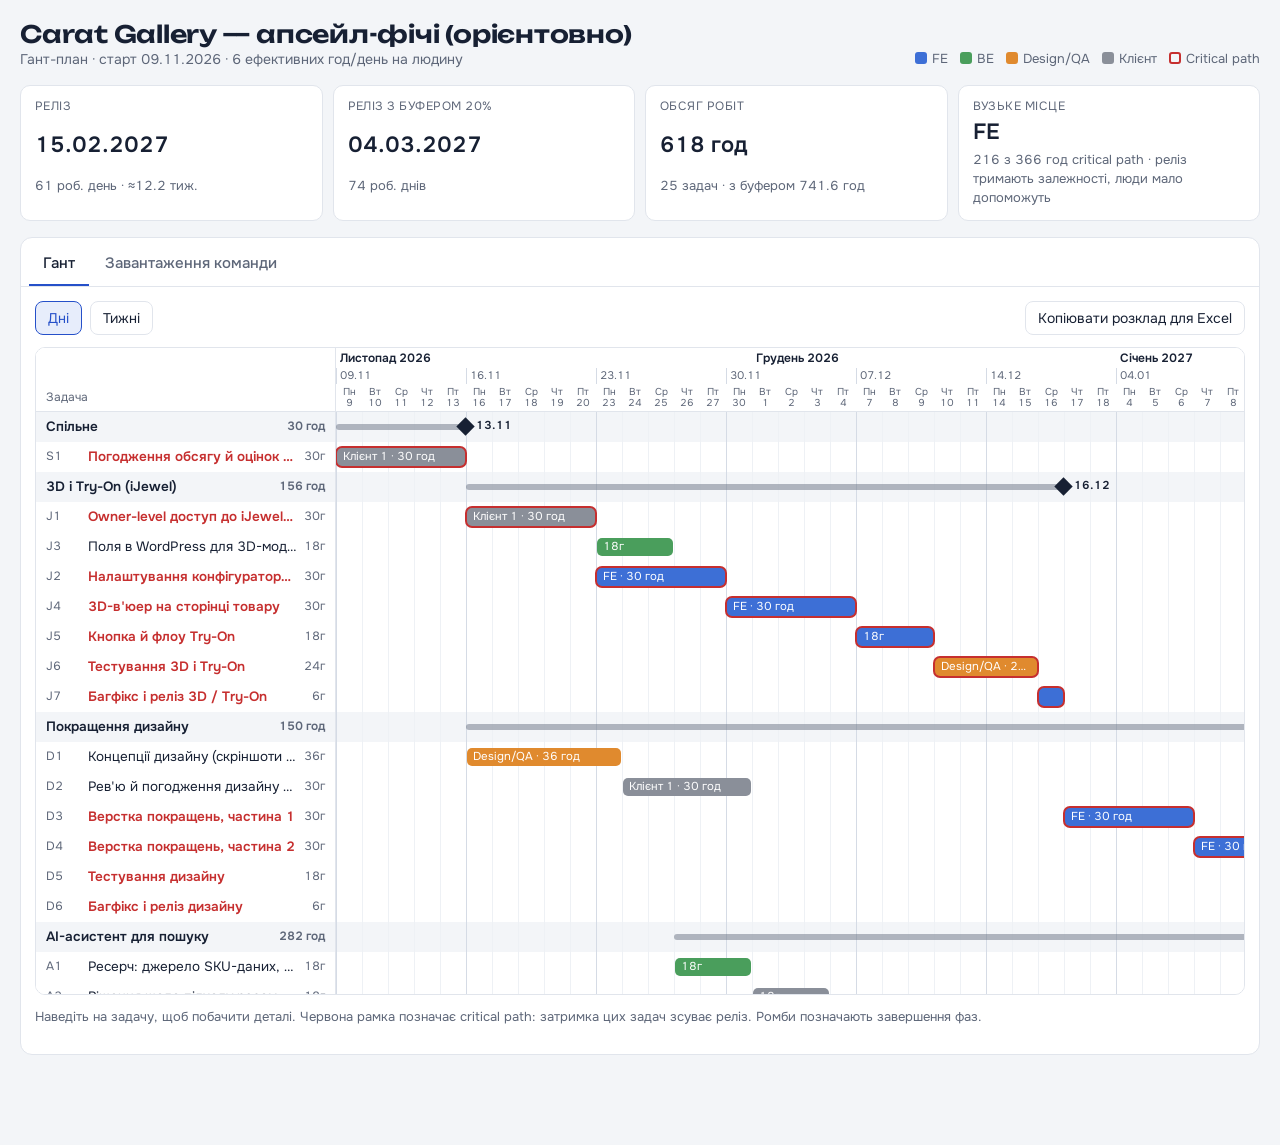
==== carat-gallery-upsell/index.html @ 31565eaf "Add Carat Gallery upsell plan Co-Authored-By: Claude Opus 5.5 <noreply@anthropic.com> Claude-Session" ====
<!DOCTYPE html>
<html lang="uk">
<head>
<meta charset="utf-8">
<meta name="viewport" content="width=device-width, initial-scale=1">
<meta name="robots" content="noindex, nofollow">
<title>Гант</title>
<link rel="preconnect" href="https://fonts.googleapis.com">
<link rel="preconnect" href="https://fonts.gstatic.com" crossorigin>
<link href="https://fonts.googleapis.com/css2?family=Onest:wght@400;500;600;700&family=Unbounded:wght@600&display=swap" rel="stylesheet">
<link rel="stylesheet" href="../style.css">
</head>
<body>
<div id="root"></div>
<script src="../app.js"></script>
</body>
</html>
---- style.css ----
/* Layout: summary strip on top, then tabbed workspace; the Gantt is a sticky-left, horizontally scrolling timeline. */
:root{
  --bg:#f3f5f8; --surface:#ffffff; --ink:#172033; --muted:#5d6678; --line:#e1e5ec;
  --accent:#2550c9; --accent-soft:#e7edfb;
  --crit:#c62f2f; --warn:#a86a12; --ok:#2b7d4f; --warn-soft:#fdf3e1; --crit-soft:#fbe9e9; --ok-soft:#e6f4ec;
  --grid:#eef1f5; --week:#d5dbe5;
  --font-display:"Unbounded","Onest",system-ui,sans-serif;
  --font-body:"Onest",system-ui,-apple-system,"Segoe UI",sans-serif;
  color-scheme:light;
}
@media (prefers-color-scheme: dark){
  :root:not([data-theme="light"]){
    --bg:#0e1218; --surface:#161b24; --ink:#e6e9ef; --muted:#97a0b2; --line:#283040;
    --accent:#88a5ff; --accent-soft:#1d2740;
    --crit:#ff6b6b; --warn:#e2b04a; --ok:#5cc489; --warn-soft:#2c2416; --crit-soft:#331a1c; --ok-soft:#16291f;
    --grid:#1b212c; --week:#2e3747; color-scheme:dark;
  }
}
:root[data-theme="dark"]{
  --bg:#0e1218; --surface:#161b24; --ink:#e6e9ef; --muted:#97a0b2; --line:#283040;
  --accent:#88a5ff; --accent-soft:#1d2740;
  --crit:#ff6b6b; --warn:#e2b04a; --ok:#5cc489; --warn-soft:#2c2416; --crit-soft:#331a1c; --ok-soft:#16291f;
  --grid:#1b212c; --week:#2e3747; color-scheme:dark;
}
*{box-sizing:border-box}
html,body{margin:0}
body{background:var(--bg);color:var(--ink);font:15px/1.45 var(--font-body);font-variant-numeric:tabular-nums}
.wrap{max-width:1400px;margin:0 auto;padding:20px 20px 90px;display:grid;gap:16px}
header.top{display:flex;flex-wrap:wrap;gap:12px 24px;align-items:flex-end;justify-content:space-between}
h1{font:600 24px/1.2 var(--font-display);margin:0;text-wrap:balance;letter-spacing:-.01em}
.sub{color:var(--muted);font-size:14px}
.demo{background:var(--warn-soft);color:var(--warn);border-radius:8px;padding:8px 12px;font-size:14px}
.tiles{display:grid;grid-template-columns:repeat(auto-fit,minmax(170px,1fr));gap:10px}
.tile{background:var(--surface);border:1px solid var(--line);border-radius:10px;padding:12px 14px;display:grid;gap:2px}
.tile .k{font-size:12px;color:var(--muted);text-transform:uppercase;letter-spacing:.04em}
.tile .v{font-size:22px;font-weight:600}
.tile .n{font-size:13px;color:var(--muted)}
.pill{display:inline-block;border-radius:999px;padding:2px 9px;font-size:12px;font-weight:600}
.pill.ok{background:var(--ok-soft);color:var(--ok)} .pill.warn{background:var(--warn-soft);color:var(--warn)} .pill.crit{background:var(--crit-soft);color:var(--crit)}
.panel{background:var(--surface);border:1px solid var(--line);border-radius:12px;overflow:hidden}
.tabs{display:flex;gap:2px;border-bottom:1px solid var(--line);padding:6px 8px 0;overflow-x:auto}
.tabs a{padding:9px 14px;color:var(--muted);text-decoration:none;border-radius:8px 8px 0 0;font-weight:500;white-space:nowrap;border-bottom:2px solid transparent}
.tabs a[aria-current="page"]{color:var(--ink);border-bottom-color:var(--accent)}
.tabs a:hover{color:var(--ink)}
.tabbody{padding:14px}
.toolbar{display:flex;flex-wrap:wrap;gap:8px;align-items:center;margin-bottom:12px}
.toolbar .sp{flex:1}
button,.btn{font:inherit;font-size:14px;border:1px solid var(--line);background:var(--surface);color:var(--ink);border-radius:8px;padding:6px 12px;cursor:pointer}
button:hover{border-color:var(--accent)}
button.primary{background:var(--accent);color:#fff;border-color:var(--accent)}
:root[data-theme="dark"] button.primary{color:#0e1218}
@media (prefers-color-scheme: dark){:root:not([data-theme="light"]) button.primary{color:#0e1218}}
button.on{background:var(--accent-soft);border-color:var(--accent);color:var(--accent)}
button.ghost{border-color:transparent;color:var(--muted)}
:focus-visible{outline:2px solid var(--accent);outline-offset:2px}
.legend{display:flex;flex-wrap:wrap;gap:12px;font-size:13px;color:var(--muted)}
.legend i{display:inline-block;width:12px;height:12px;border-radius:3px;vertical-align:-1px;margin-right:5px}
.legend i.cp{background:transparent;border:2px solid var(--crit)}
/* Gantt */
.gscroll{overflow:auto;max-height:72vh;border:1px solid var(--line);border-radius:10px;background:var(--surface)}
.gbody{position:relative}
.grow{display:flex;min-height:30px}
.gleft{position:sticky;left:0;z-index:3;flex:none;width:300px;background:var(--surface);border-right:1px solid var(--line);padding:5px 10px;display:flex;gap:8px;align-items:center;font-size:13.5px;min-width:0}
.gleft .id{color:var(--muted);font-size:12px;width:34px;flex:none}
.gleft .nm{flex:1;min-width:0;overflow:hidden;text-overflow:ellipsis;white-space:nowrap}
.gleft .hr{color:var(--muted);font-size:12px;flex:none}
.grow.crit .nm{color:var(--crit);font-weight:600}
.grow.phase{background:var(--bg)}
.grow.phase .gleft{background:var(--bg);font-weight:600}
.gtrack{position:relative;flex:none}
.ghead{position:sticky;top:0;z-index:5;background:var(--surface);border-bottom:1px solid var(--line)}
.ghead .gleft{z-index:6;align-items:flex-end;color:var(--muted);font-size:12px}
.hm{position:absolute;top:2px;font-size:12px;font-weight:600;white-space:nowrap;padding-left:4px}
.hw{position:absolute;top:20px;font-size:11px;color:var(--muted);white-space:nowrap;padding-left:3px;border-left:1px solid var(--week);height:16px}
.hd{position:absolute;top:38px;font-size:10px;color:var(--muted);text-align:center;line-height:1.15}
.overlay{position:absolute;top:0;bottom:0;left:300px;pointer-events:none;z-index:1}
.vl{position:absolute;top:0;bottom:0;width:0;border-left:1px solid var(--grid)}
.vl.wk{border-left-color:var(--week)}
.vl.today{border-left:2px solid var(--accent)}
.vl.dl{border-left:2px dashed var(--crit)}
.vlab{position:absolute;top:2px;font-size:11px;font-weight:600;padding:0 4px;border-radius:4px;white-space:nowrap;transform:translateX(4px)}
.vlab.today{color:var(--accent)} .vlab.dl{color:var(--crit)}
.bar{position:absolute;top:6px;height:18px;border-radius:5px;color:#fff;font-size:11.5px;line-height:18px;padding:0 6px;white-space:nowrap;overflow:hidden;text-overflow:ellipsis;z-index:2}
.bar.crit{box-shadow:0 0 0 2px var(--crit)}
.pbar{position:absolute;top:12px;height:6px;border-radius:3px;background:var(--muted);opacity:.45;z-index:2}
.ms{position:absolute;top:8px;width:13px;height:13px;transform:rotate(45deg);background:var(--ink);z-index:2}
.mslab{position:absolute;top:6px;font-size:11.5px;font-weight:600;white-space:nowrap;z-index:2}
/* Tables */
.tscroll{overflow-x:auto}
table{border-collapse:collapse;width:100%;font-size:14px}
th,td{border-bottom:1px solid var(--line);padding:6px 8px;text-align:left;vertical-align:middle}
th{font-size:12px;color:var(--muted);font-weight:600;text-transform:uppercase;letter-spacing:.03em;white-space:nowrap}
td.num,th.num{text-align:right}
tfoot td{font-weight:600}
input,select,textarea{font:inherit;font-size:14px;color:var(--ink);background:var(--bg);border:1px solid var(--line);border-radius:6px;padding:5px 7px;width:100%}
input[type=color]{padding:0;width:34px;height:28px}
textarea{min-height:140px;font-family:ui-monospace,Menlo,Consolas,monospace;font-size:13px}
.w-id{width:70px}.w-ph{width:170px}.w-role{width:100px}.w-h{width:80px}.w-dep{width:140px}
.grid2{display:grid;grid-template-columns:repeat(auto-fit,minmax(220px,1fr));gap:12px}
label.f{display:grid;gap:4px;font-size:13px;color:var(--muted)}
.checks{display:grid;gap:6px;margin:0;padding:0;list-style:none}
.checks li{display:flex;gap:10px;align-items:flex-start;font-size:14px}
.checks .pill{flex:none;min-width:84px;text-align:center}
.cols{display:grid;grid-template-columns:minmax(0,1fr) minmax(0,1fr);gap:16px}
@media (max-width:860px){.cols{grid-template-columns:1fr}.gleft{width:190px}.overlay{left:190px}}
h2{font-size:16px;margin:0 0 10px;font-weight:600}
.note{color:var(--muted);font-size:13px}
.heat{text-align:center;font-weight:500;border-radius:4px}
.savebar{position:fixed;left:50%;bottom:16px;transform:translateX(-50%);background:var(--ink);color:var(--bg);border-radius:12px;padding:10px 12px 10px 16px;display:flex;gap:12px;align-items:center;box-shadow:0 8px 30px rgba(0,0,0,.25);z-index:20;max-width:calc(100% - 32px);flex-wrap:wrap}
.savebar button{background:transparent;color:var(--bg);border-color:rgba(255,255,255,.35)}
.savebar button.primary{background:var(--accent);border-color:var(--accent);color:#fff}
.msg{font-size:13px;color:var(--muted)}
.paste{display:grid;gap:8px;background:var(--bg);border:1px solid var(--line);border-radius:10px;padding:12px;margin-bottom:12px}
@media (prefers-reduced-motion: reduce){*{transition:none!important}}
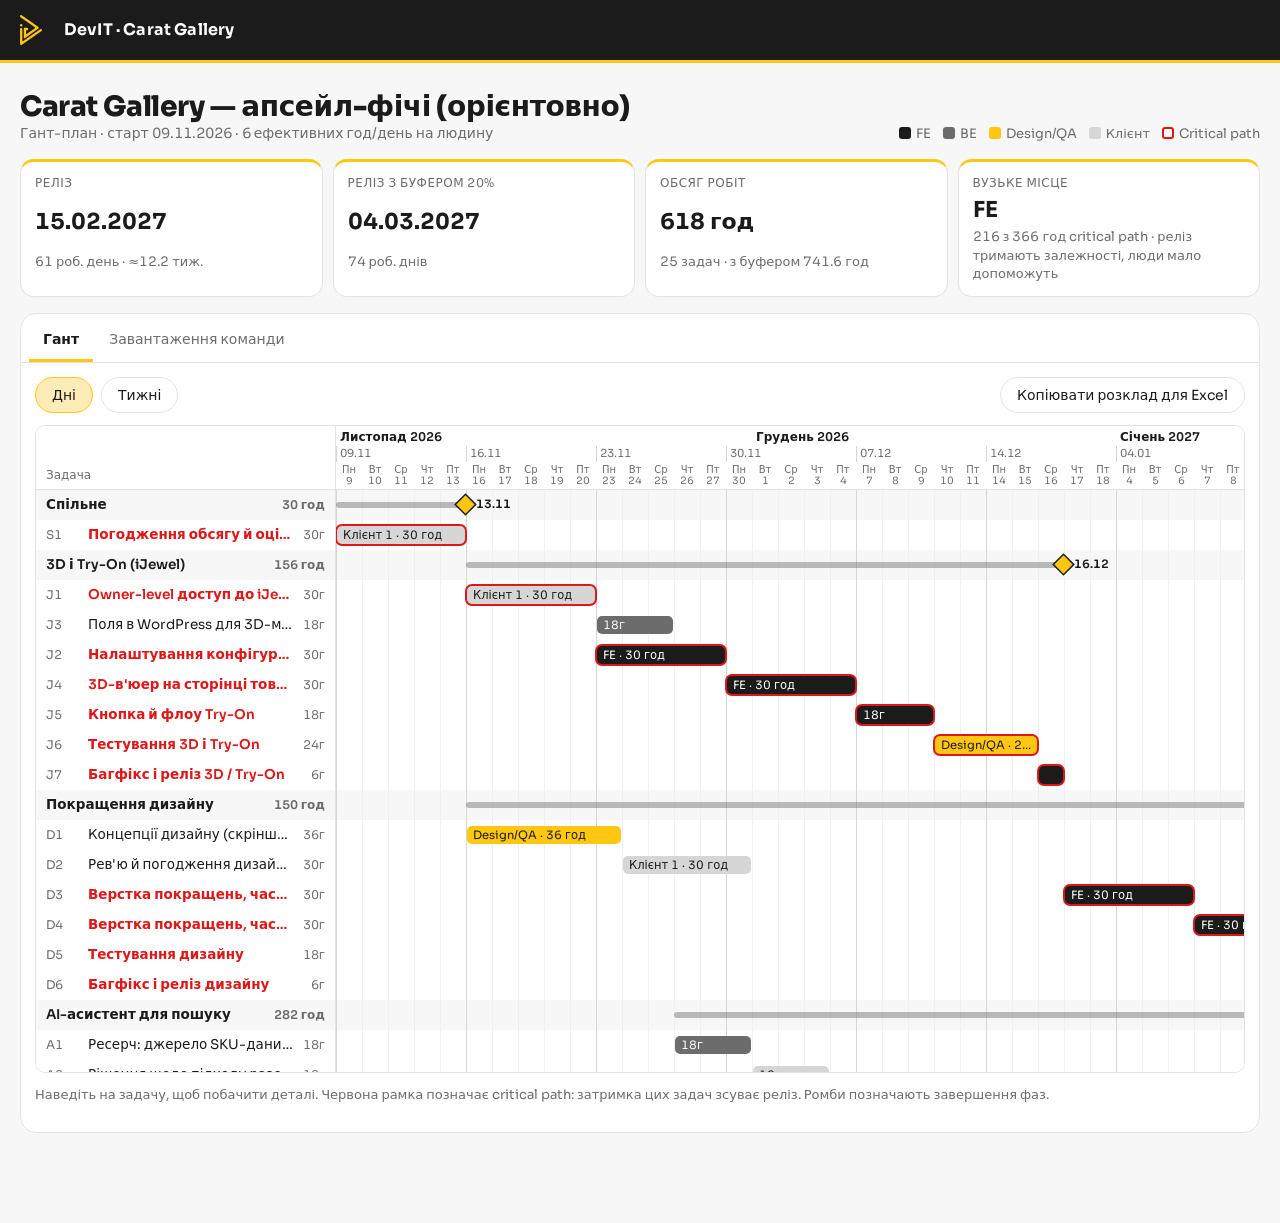
==== commit b3ca4c2b: "Apply DevIT branding to Carat Gallery upsell plan Co-Authored-By: Claude Opus 5.5 <noreply@anthropic" ====
--- a/carat-gallery-upsell/index.html
+++ b/carat-gallery-upsell/index.html
@@ -4,11 +4,12 @@
 <meta charset="utf-8">
 <meta name="viewport" content="width=device-width, initial-scale=1">
 <meta name="robots" content="noindex, nofollow">
-<title>Гант</title>
+<title>Carat Gallery — апсейл · DevIT</title>
 <link rel="preconnect" href="https://fonts.googleapis.com">
 <link rel="preconnect" href="https://fonts.gstatic.com" crossorigin>
-<link href="https://fonts.googleapis.com/css2?family=Onest:wght@400;500;600;700&family=Unbounded:wght@600&display=swap" rel="stylesheet">
+<link href="https://fonts.googleapis.com/css2?family=Sora:wght@400;600;700;800&display=swap" rel="stylesheet">
 <link rel="stylesheet" href="../style.css">
+<link rel="stylesheet" href="devit.css">
 </head>
 <body>
 <div id="root"></div>
--- a/carat-gallery-upsell/devit.css
+++ b/carat-gallery-upsell/devit.css
@@ -0,0 +1,57 @@
+/* DevIT brand layer for this plan: Sora, near-black #1B1B1B, signature yellow #FFC612, neutral greys. Loaded after ../style.css. */
+:root{
+  --bg:#f7f7f7; --surface:#ffffff; --ink:#1b1b1b; --muted:#6c6c6c; --line:#e3e3e3;
+  --accent:#1b1b1b; --accent-soft:#fdecb7; --brand:#ffc612;
+  --crit:#de1818; --crit-soft:#fdeaea;
+  --grid:#f0f0f0; --week:#d6d6d6;
+  --font-display:"Sora",system-ui,sans-serif;
+  --font-body:"Sora",system-ui,-apple-system,"Segoe UI",sans-serif;
+}
+@media (prefers-color-scheme: dark){
+  :root:not([data-theme="light"]){
+    --bg:#141414; --surface:#1b1b1b; --ink:#fcfcfc; --muted:#b5b5b5; --line:#3d3d3d;
+    --accent:#ffc612; --accent-soft:#3a3016; --crit:#ff5a5a; --crit-soft:#3a1a1a;
+    --grid:#222222; --week:#3d3d3d;
+  }
+}
+:root[data-theme="dark"]{
+  --bg:#141414; --surface:#1b1b1b; --ink:#fcfcfc; --muted:#b5b5b5; --line:#3d3d3d;
+  --accent:#ffc612; --accent-soft:#3a3016; --crit:#ff5a5a; --crit-soft:#3a1a1a;
+  --grid:#222222; --week:#3d3d3d;
+}
+body{font-size:14px}
+
+/* Brand bar */
+body::before{
+  content:"DevIT  ·  Carat Gallery";
+  display:flex;align-items:center;gap:12px;
+  height:60px;padding:0 max(20px,calc((100% - 1400px)/2 + 20px));
+  padding-left:max(64px,calc((100% - 1400px)/2 + 64px));
+  background:#1b1b1b url("data:image/svg+xml,%3Csvg xmlns='http://www.w3.org/2000/svg' viewBox='0 0 33 45' fill='%23ffc612'%3E%3Cpath d='M1.8 17.2a1.8 1.8 0 1 0 0-3.7 1.8 1.8 0 0 0 0 3.7ZM14 32.7l-9.5 6.6c-.4.3-1 0-1-.5V21.1a1.7 1.7 0 1 0-3.4 0v22.2c0 1.4 1.6 2.2 2.7 1.4L32.3 24c1-.7 1-2.1 0-2.8-.6-.4-1.4-.4-2 0L14 32.7Z'/%3E%3Cpath d='m22.4 20-12.3 8.6c-.4.3-1 0-1-.5v-4.4c0-.5.4-.9.9-.9h.6c.9 0 1.6-.7 1.6-1.5V21c0-1-.8-1.7-1.7-1.7H7.2c-.8 0-1.5.7-1.5 1.5v13.8c0 .5.5.8 1 .5l4.3-3 16.6-11.7c.9-.6.9-1.9 0-2.5l-10-7L2.5.2C1.5-.4 0 .3 0 1.5V2c0 .5.3 1 .7 1.2l21.6 15.3a1 1 0 0 1 0 1.5Z'/%3E%3C/svg%3E") no-repeat;
+  background-size:22px 30px;
+  background-position:max(20px,calc((100% - 1400px)/2 + 20px)) center;
+  color:#fcfcfc;font:700 16px/1 var(--font-display);letter-spacing:.01em;
+  border-bottom:3px solid var(--brand);
+}
+.wrap{padding-top:28px}
+h1{font:800 28px/1.15 var(--font-display);letter-spacing:-.015em}
+
+/* Tiles: yellow rule on top, like DevIT cards */
+.tile{border-radius:14px;border-top:3px solid var(--brand)}
+.tile .v{font-weight:700;font-family:var(--font-display)}
+.panel{border-radius:16px}
+
+/* Tabs and buttons */
+.tabs a[aria-current="page"]{border-bottom:3px solid var(--brand);color:var(--ink);font-weight:600}
+button,.btn{border-radius:30px;padding:7px 16px}
+button:hover{border-color:var(--brand)}
+button.primary{background:var(--brand);border-color:var(--brand);color:#1b1b1b;font-weight:600}
+:root[data-theme="dark"] button.primary{color:#1b1b1b}
+@media (prefers-color-scheme: dark){:root:not([data-theme="light"]) button.primary{color:#1b1b1b}}
+button.on{background:var(--accent-soft);border-color:var(--brand);color:var(--ink)}
+:focus-visible{outline:2px solid var(--brand)}
+
+/* Bars on light brand colours need dark text */
+.bar[style*="#ffc612" i],.bar[style*="#d6d6d6" i]{color:#1b1b1b}
+.ms{background:var(--brand);box-shadow:0 0 0 1.5px #1b1b1b}
+.today{border-left-color:var(--brand)}
